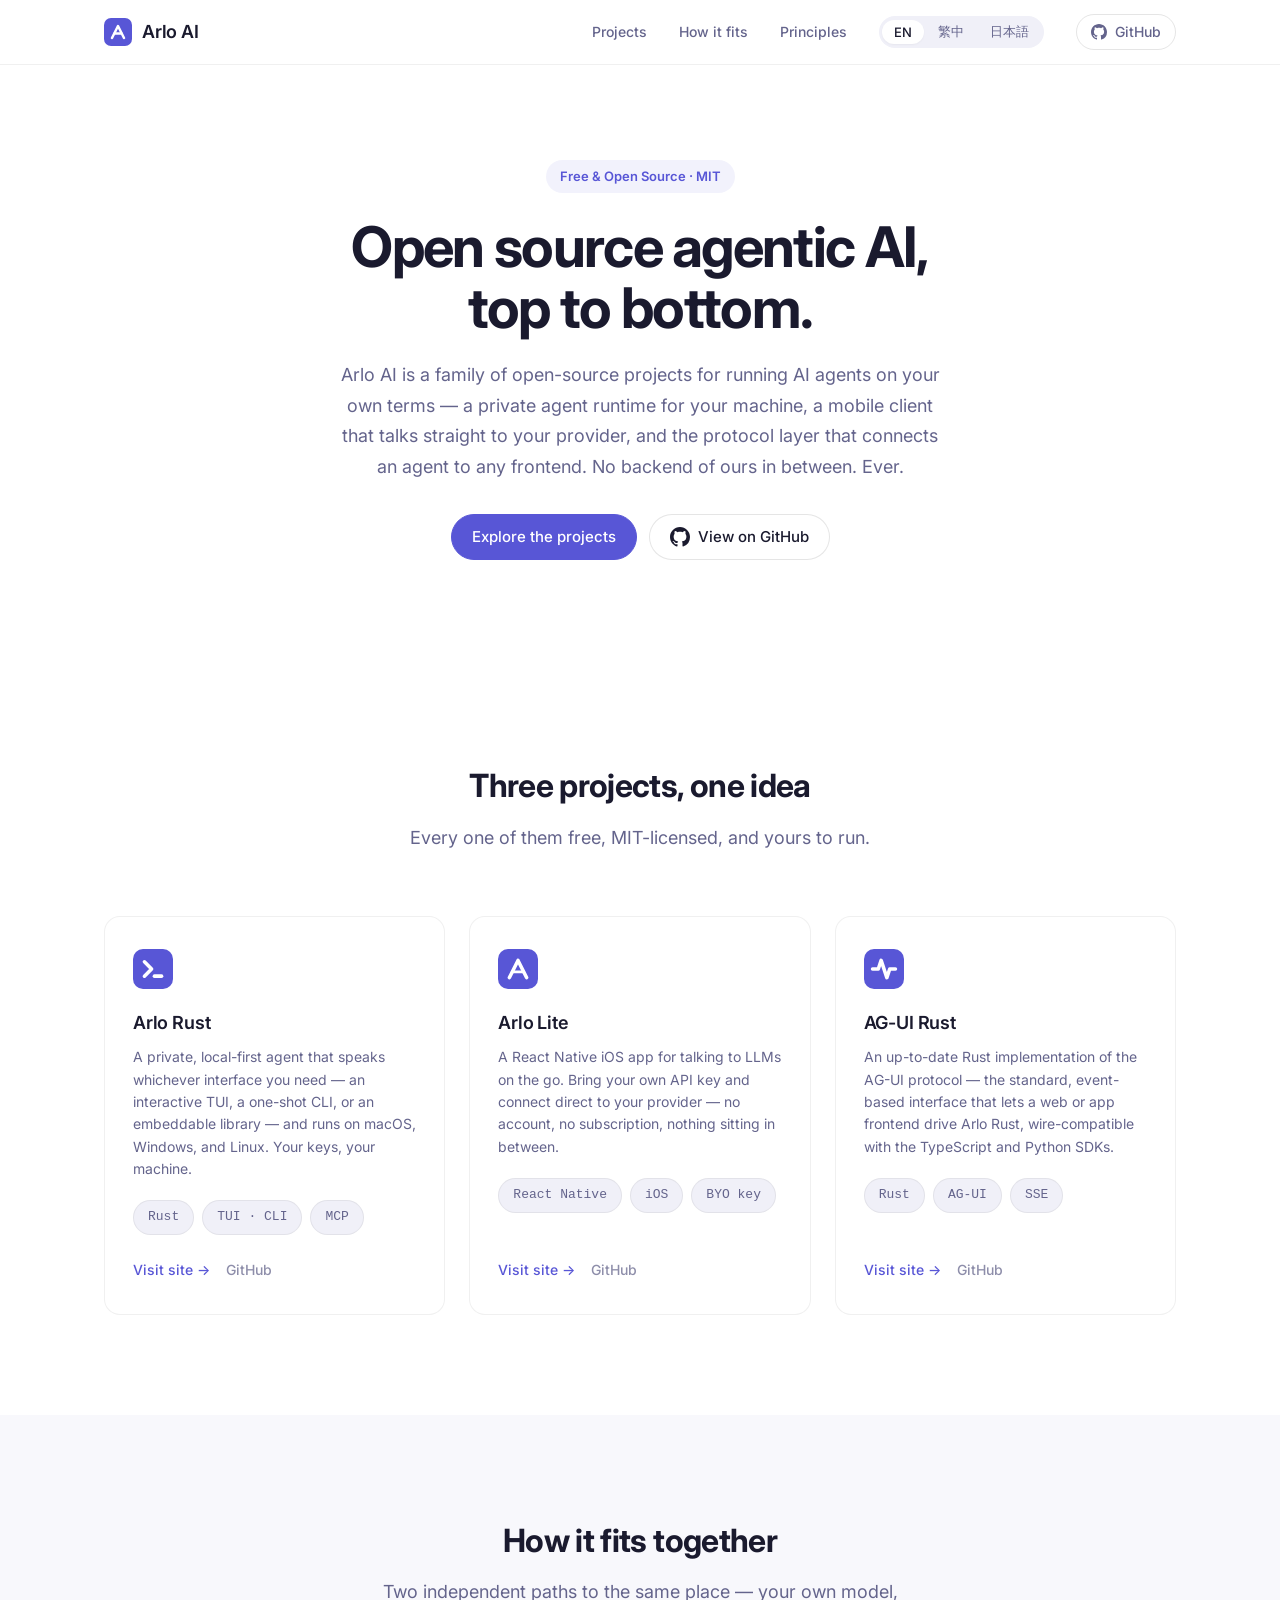
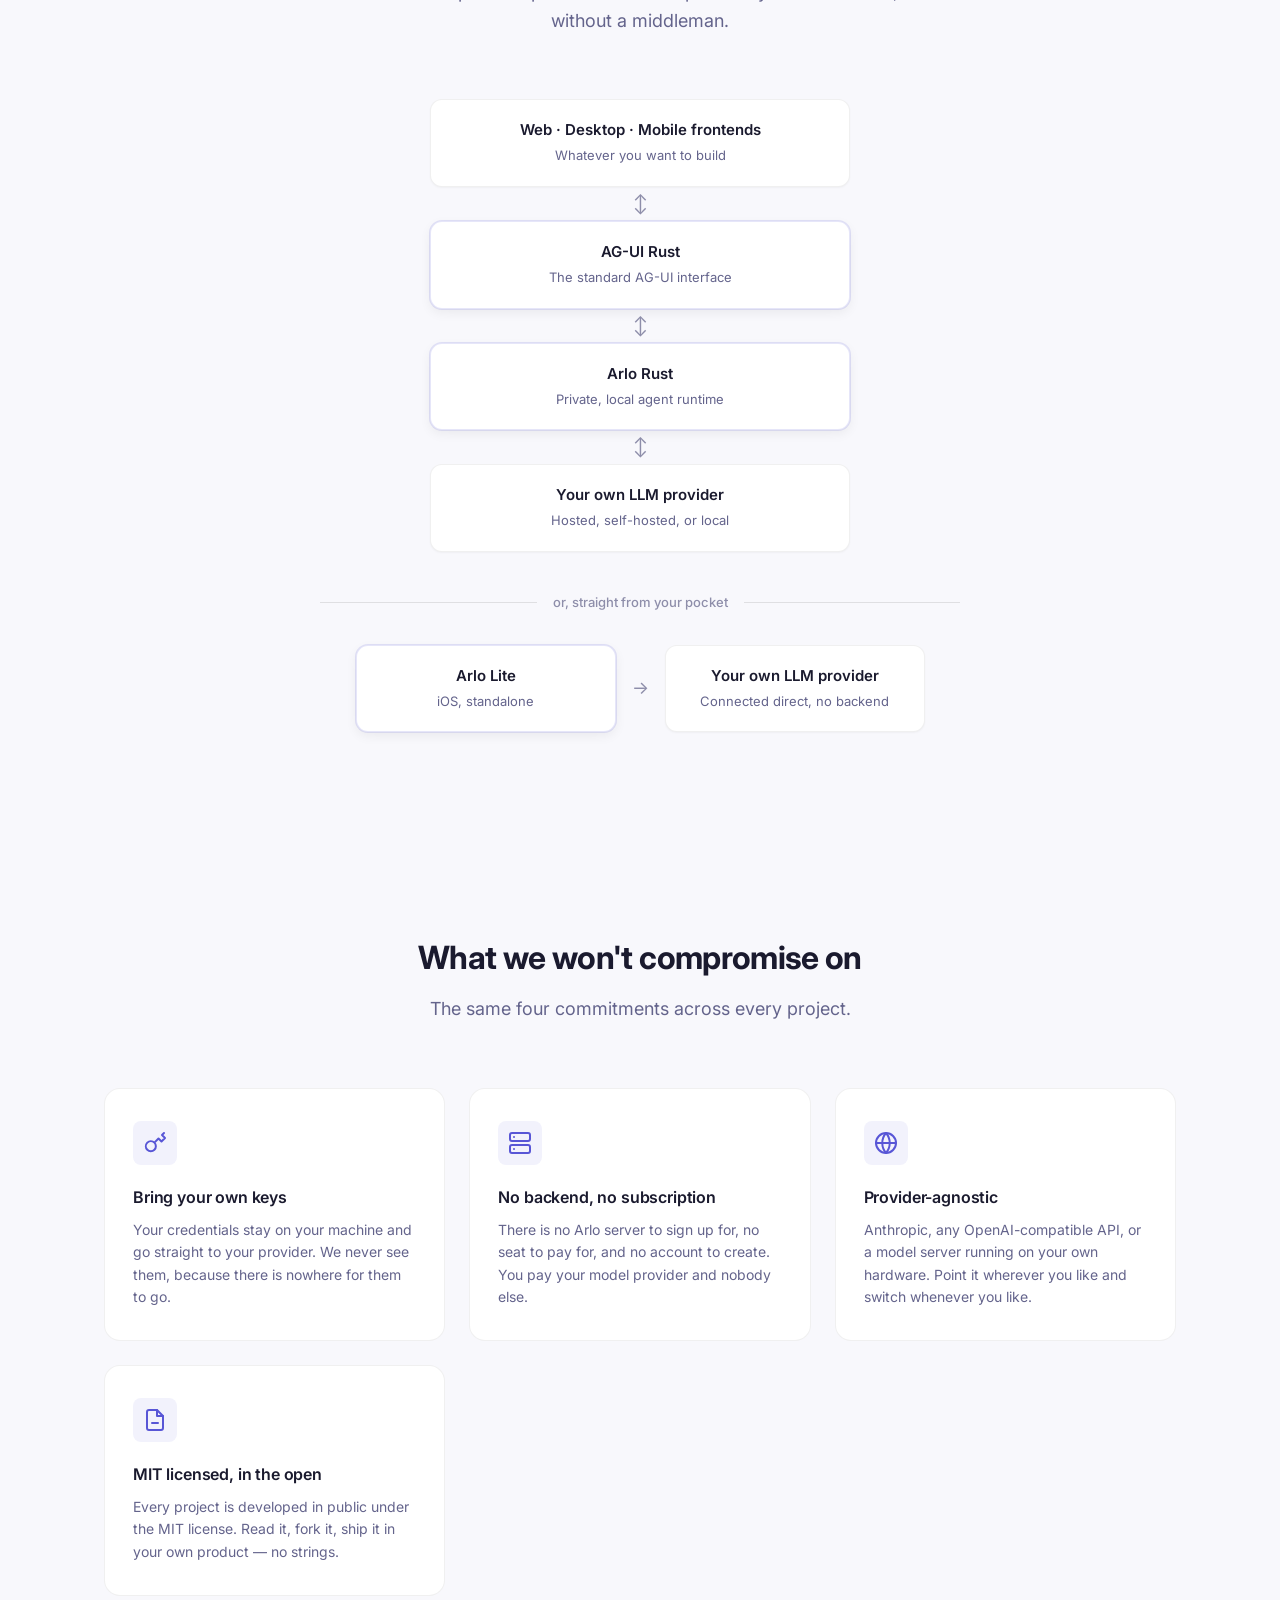
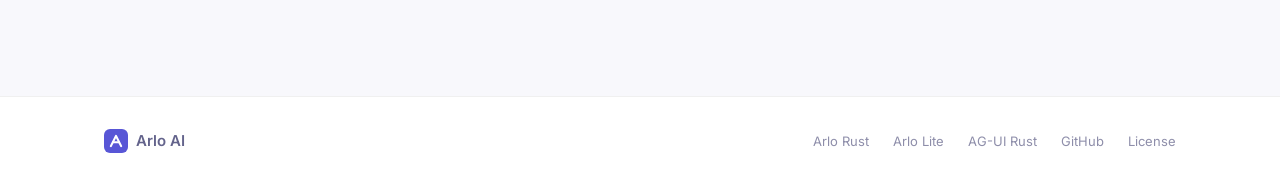
==== index.html @ 39b38a52 "Add Arlo AI landing site Static hub page for arlo-ai.app linking the three Arlo AI open-source proje" ====
<!DOCTYPE html>
<html lang="en">
<head>
  <!-- Google tag (gtag.js) -->
  <script async src="https://www.googletagmanager.com/gtag/js?id=G-V1VKW0GHEB"></script>
  <script>
    window.dataLayer = window.dataLayer || [];
    function gtag(){dataLayer.push(arguments);}
    gtag('js', new Date());
    gtag('config', 'G-V1VKW0GHEB');
  </script>
  <meta charset="UTF-8" />
  <meta name="viewport" content="width=device-width, initial-scale=1.0" />
  <title data-i18n="meta.title">Arlo AI — Open Source Agentic AI, Top to Bottom</title>
  <meta name="description" data-i18n-attr="content:meta.description" content="Arlo AI builds free, open-source agentic AI: a private local agent runtime in Rust, an iOS client that talks straight to your own LLM, and a Rust implementation of the AG-UI protocol." />
  <meta name="theme-color" content="#5856D6" />

  <!-- Open Graph -->
  <meta property="og:title" data-i18n-attr="content:meta.title" content="Arlo AI — Open Source Agentic AI, Top to Bottom" />
  <meta property="og:description" data-i18n-attr="content:meta.description" content="Free and open-source agentic AI: a private local agent runtime, an iOS LLM client, and the AG-UI protocol in Rust." />
  <meta property="og:type" content="website" />
  <meta property="og:url" content="https://arlo-ai.app" />
  <link rel="canonical" href="https://arlo-ai.app" />

  <!-- Favicon -->
  <link rel="icon" type="image/svg+xml" href="assets/favicon.svg" />

  <!-- Fonts -->
  <link rel="preconnect" href="https://fonts.googleapis.com" />
  <link rel="preconnect" href="https://fonts.gstatic.com" crossorigin />
  <link href="https://fonts.googleapis.com/css2?family=Inter:wght@400;500;600;700&display=swap" rel="stylesheet" />

  <link rel="stylesheet" href="styles.css" />
</head>
<body>
  <!-- Navigation -->
  <nav class="nav" aria-label="Main navigation">
    <div class="nav-inner container">
      <a href="/" class="nav-brand" aria-label="Arlo AI home">
        <svg class="nav-logo" width="28" height="28" viewBox="0 0 28 28" fill="none" aria-hidden="true">
          <rect width="28" height="28" rx="7" fill="#5856D6"/>
          <path d="M8 20L14 8L20 20" stroke="white" stroke-width="2.5" stroke-linecap="round" stroke-linejoin="round"/>
          <path d="M10.6 15.4H17.4" stroke="white" stroke-width="2.5" stroke-linecap="round"/>
        </svg>
        <span>Arlo AI</span>
      </a>
      <div class="nav-links">
        <a href="#projects" data-i18n="nav.projects">Projects</a>
        <a href="#stack" data-i18n="nav.stack">How it fits</a>
        <a href="#principles" data-i18n="nav.principles">Principles</a>
        <div class="lang-switch" role="group" data-i18n-attr="aria-label:nav.language">
          <button type="button" data-lang="en" aria-current="true">EN</button>
          <button type="button" data-lang="zh-Hant">繁中</button>
          <button type="button" data-lang="ja">日本語</button>
        </div>
        <a href="https://github.com/kaija" class="btn btn-sm" target="_blank" rel="noopener">
          <svg width="16" height="16" viewBox="0 0 16 16" fill="currentColor" aria-hidden="true"><path d="M8 0C3.58 0 0 3.58 0 8c0 3.54 2.29 6.53 5.47 7.59.4.07.55-.17.55-.38 0-.19-.01-.82-.01-1.49-2.01.37-2.53-.49-2.69-.94-.09-.23-.48-.94-.82-1.13-.28-.15-.68-.52-.01-.53.63-.01 1.08.58 1.23.82.72 1.21 1.87.87 2.33.66.07-.52.28-.87.51-1.07-1.78-.2-3.64-.89-3.64-3.95 0-.87.31-1.59.82-2.15-.08-.2-.36-1.02.08-2.12 0 0 .67-.21 2.2.82.64-.18 1.32-.27 2-.27.68 0 1.36.09 2 .27 1.53-1.04 2.2-.82 2.2-.82.44 1.1.16 1.92.08 2.12.51.56.82 1.27.82 2.15 0 3.07-1.87 3.75-3.65 3.95.29.25.54.73.54 1.48 0 1.07-.01 1.93-.01 2.2 0 .21.15.46.55.38A8.013 8.013 0 0016 8c0-4.42-3.58-8-8-8z"/></svg>
          GitHub
        </a>
      </div>
      <button class="nav-toggle" data-i18n-attr="aria-label:nav.toggle" aria-label="Toggle menu" aria-expanded="false">
        <svg width="24" height="24" viewBox="0 0 24 24" fill="none" stroke="currentColor" stroke-width="2" stroke-linecap="round"><path d="M3 12h18M3 6h18M3 18h18"/></svg>
      </button>
    </div>
  </nav>

  <!-- Hero -->
  <section class="hero">
    <div class="container">
      <div class="hero-badge" data-i18n="hero.badge">Free &amp; Open Source · MIT</div>
      <h1 data-i18n="hero.title">Open source agentic AI,<br/>top to bottom.</h1>
      <p class="hero-subtitle" data-i18n="hero.subtitle">
        Arlo AI is a family of open-source projects for running AI agents on your own terms — a private agent runtime for your machine, a mobile client that talks straight to your provider, and the protocol layer that connects an agent to any frontend. No backend of ours in between. Ever.
      </p>
      <div class="hero-actions">
        <a href="#projects" class="btn btn-primary" data-i18n="hero.ctaPrimary">Explore the projects</a>
        <a href="https://github.com/kaija" class="btn btn-secondary" target="_blank" rel="noopener">
          <svg width="20" height="20" viewBox="0 0 16 16" fill="currentColor" aria-hidden="true"><path d="M8 0C3.58 0 0 3.58 0 8c0 3.54 2.29 6.53 5.47 7.59.4.07.55-.17.55-.38 0-.19-.01-.82-.01-1.49-2.01.37-2.53-.49-2.69-.94-.09-.23-.48-.94-.82-1.13-.28-.15-.68-.52-.01-.53.63-.01 1.08.58 1.23.82.72 1.21 1.87.87 2.33.66.07-.52.28-.87.51-1.07-1.78-.2-3.64-.89-3.64-3.95 0-.87.31-1.59.82-2.15-.08-.2-.36-1.02.08-2.12 0 0 .67-.21 2.2.82.64-.18 1.32-.27 2-.27.68 0 1.36.09 2 .27 1.53-1.04 2.2-.82 2.2-.82.44 1.1.16 1.92.08 2.12.51.56.82 1.27.82 2.15 0 3.07-1.87 3.75-3.65 3.95.29.25.54.73.54 1.48 0 1.07-.01 1.93-.01 2.2 0 .21.15.46.55.38A8.013 8.013 0 0016 8c0-4.42-3.58-8-8-8z"/></svg>
          <span data-i18n="hero.ctaSecondary">View on GitHub</span>
        </a>
      </div>
    </div>
  </section>

  <!-- Projects -->
  <section id="projects" class="projects">
    <div class="container">
      <div class="section-header">
        <h2 data-i18n="projects.heading">Three projects, one idea</h2>
        <p data-i18n="projects.sub">Every one of them free, MIT-licensed, and yours to run.</p>
      </div>
      <div class="projects-grid">

        <div class="project-card">
          <svg class="project-logo" width="40" height="40" viewBox="0 0 28 28" fill="none" aria-hidden="true">
            <rect width="28" height="28" rx="7" fill="#5856D6"/>
            <path d="M8 9L13 14L8 19" stroke="white" stroke-width="2.5" stroke-linecap="round" stroke-linejoin="round"/>
            <path d="M15 19H20" stroke="white" stroke-width="2.5" stroke-linecap="round"/>
          </svg>
          <h3>Arlo Rust</h3>
          <p data-i18n="projects.rust.body">A private, local-first agent that speaks whichever interface you need — an interactive TUI, a one-shot CLI, or an embeddable library — and runs on macOS, Windows, and Linux. Your keys, your machine.</p>
          <div class="project-pills">
            <span class="pill">Rust</span>
            <span class="pill">TUI · CLI</span>
            <span class="pill">MCP</span>
          </div>
          <div class="project-links">
            <a href="https://rust.arlo-ai.app" data-i18n="projects.visit">Visit site →</a>
            <a href="https://github.com/kaija/arlo" class="link-muted" target="_blank" rel="noopener">GitHub</a>
          </div>
        </div>

        <div class="project-card">
          <svg class="project-logo" width="40" height="40" viewBox="0 0 28 28" fill="none" aria-hidden="true">
            <rect width="28" height="28" rx="7" fill="#5856D6"/>
            <path d="M8 20L14 8L20 20" stroke="white" stroke-width="2.5" stroke-linecap="round" stroke-linejoin="round"/>
            <path d="M10 16H18" stroke="white" stroke-width="2" stroke-linecap="round"/>
          </svg>
          <h3>Arlo Lite</h3>
          <p data-i18n="projects.lite.body">A React Native iOS app for talking to LLMs on the go. Bring your own API key and connect direct to your provider — no account, no subscription, nothing sitting in between.</p>
          <div class="project-pills">
            <span class="pill">React Native</span>
            <span class="pill">iOS</span>
            <span class="pill" data-i18n="pills.byok">BYO key</span>
          </div>
          <div class="project-links">
            <a href="https://lite.arlo-ai.app" data-i18n="projects.visit">Visit site →</a>
            <a href="https://github.com/kaija/arlo-lite-ios" class="link-muted" target="_blank" rel="noopener">GitHub</a>
          </div>
        </div>

        <div class="project-card">
          <svg class="project-logo" width="40" height="40" viewBox="0 0 28 28" fill="none" aria-hidden="true">
            <rect width="28" height="28" rx="7" fill="#5856D6"/>
            <path d="M6 14h4l2-6 4 12 2-6h4" stroke="white" stroke-width="2.5" stroke-linecap="round" stroke-linejoin="round"/>
          </svg>
          <h3>AG-UI Rust</h3>
          <p data-i18n="projects.agui.body">An up-to-date Rust implementation of the AG-UI protocol — the standard, event-based interface that lets a web or app frontend drive Arlo Rust, wire-compatible with the TypeScript and Python SDKs.</p>
          <div class="project-pills">
            <span class="pill">Rust</span>
            <span class="pill">AG-UI</span>
            <span class="pill">SSE</span>
          </div>
          <div class="project-links">
            <a href="https://ag-ui-rust.arlo-ai.app" data-i18n="projects.visit">Visit site →</a>
            <a href="https://github.com/kaija/ag-ui-rust" class="link-muted" target="_blank" rel="noopener">GitHub</a>
          </div>
        </div>

      </div>
    </div>
  </section>

  <!-- How it fits together -->
  <section id="stack" class="stack">
    <div class="container">
      <div class="section-header">
        <h2 data-i18n="stack.heading">How it fits together</h2>
        <p data-i18n="stack.sub">Two independent paths to the same place — your own model, without a middleman.</p>
      </div>
      <div class="stack-diagram">
        <div class="stack-flow">
          <div class="stack-node">
            <strong data-i18n="stack.frontends.title">Web · Desktop · Mobile frontends</strong>
            <span data-i18n="stack.frontends.body">Whatever you want to build</span>
          </div>
          <div class="stack-arrow" aria-hidden="true">↕</div>
          <div class="stack-node stack-node-accent">
            <strong>AG-UI Rust</strong>
            <span data-i18n="stack.agui.body">The standard AG-UI interface</span>
          </div>
          <div class="stack-arrow" aria-hidden="true">↕</div>
          <div class="stack-node stack-node-accent">
            <strong>Arlo Rust</strong>
            <span data-i18n="stack.rust.body">Private, local agent runtime</span>
          </div>
          <div class="stack-arrow" aria-hidden="true">↕</div>
          <div class="stack-node">
            <strong data-i18n="stack.provider.title">Your own LLM provider</strong>
            <span data-i18n="stack.provider.body">Hosted, self-hosted, or local</span>
          </div>
        </div>

        <div class="stack-divider" data-i18n="stack.or">or, straight from your pocket</div>

        <div class="stack-aside">
          <div class="stack-node stack-node-accent">
            <strong>Arlo Lite</strong>
            <span data-i18n="stack.lite.body">iOS, standalone</span>
          </div>
          <div class="stack-arrow" aria-hidden="true">→</div>
          <div class="stack-node">
            <strong data-i18n="stack.provider.title">Your own LLM provider</strong>
            <span data-i18n="stack.lite.direct">Connected direct, no backend</span>
          </div>
        </div>
      </div>
    </div>
  </section>

  <!-- Principles -->
  <section id="principles" class="features">
    <div class="container">
      <div class="section-header">
        <h2 data-i18n="principles.heading">What we won't compromise on</h2>
        <p data-i18n="principles.sub">The same four commitments across every project.</p>
      </div>
      <div class="features-grid">
        <div class="feature-card">
          <div class="feature-icon">
            <svg width="24" height="24" viewBox="0 0 24 24" fill="none" stroke="currentColor" stroke-width="2" stroke-linecap="round" stroke-linejoin="round"><path d="M21 2l-2 2m-7.6 7.6a5 5 0 11-7.1 7.1 5 5 0 017.1-7.1zm0 0L15.5 7.5m0 0l3 3L22 7l-3-3"/></svg>
          </div>
          <h3 data-i18n="principles.keys.title">Bring your own keys</h3>
          <p data-i18n="principles.keys.body">Your credentials stay on your machine and go straight to your provider. We never see them, because there is nowhere for them to go.</p>
        </div>
        <div class="feature-card">
          <div class="feature-icon">
            <svg width="24" height="24" viewBox="0 0 24 24" fill="none" stroke="currentColor" stroke-width="2" stroke-linecap="round" stroke-linejoin="round"><rect x="2" y="2" width="20" height="8" rx="2"/><rect x="2" y="14" width="20" height="8" rx="2"/><path d="M6 6h.01M6 18h.01"/></svg>
          </div>
          <h3 data-i18n="principles.backend.title">No backend, no subscription</h3>
          <p data-i18n="principles.backend.body">There is no Arlo server to sign up for, no seat to pay for, and no account to create. You pay your model provider and nobody else.</p>
        </div>
        <div class="feature-card">
          <div class="feature-icon">
            <svg width="24" height="24" viewBox="0 0 24 24" fill="none" stroke="currentColor" stroke-width="2" stroke-linecap="round" stroke-linejoin="round"><circle cx="12" cy="12" r="10"/><path d="M2 12h20M12 2a15.3 15.3 0 010 20 15.3 15.3 0 010-20z"/></svg>
          </div>
          <h3 data-i18n="principles.agnostic.title">Provider-agnostic</h3>
          <p data-i18n="principles.agnostic.body">Anthropic, any OpenAI-compatible API, or a model server running on your own hardware. Point it wherever you like and switch whenever you like.</p>
        </div>
        <div class="feature-card">
          <div class="feature-icon">
            <svg width="24" height="24" viewBox="0 0 24 24" fill="none" stroke="currentColor" stroke-width="2" stroke-linecap="round" stroke-linejoin="round"><path d="M14 2H6a2 2 0 00-2 2v16a2 2 0 002 2h12a2 2 0 002-2V8z"/><polyline points="14 2 14 8 20 8"/><path d="M9 15h6"/></svg>
          </div>
          <h3 data-i18n="principles.mit.title">MIT licensed, in the open</h3>
          <p data-i18n="principles.mit.body">Every project is developed in public under the MIT license. Read it, fork it, ship it in your own product — no strings.</p>
        </div>
      </div>
    </div>
  </section>

  <!-- Footer -->
  <footer class="footer">
    <div class="container">
      <div class="footer-inner">
        <div class="footer-brand">
          <svg class="nav-logo" width="24" height="24" viewBox="0 0 28 28" fill="none" aria-hidden="true">
            <rect width="28" height="28" rx="7" fill="#5856D6"/>
            <path d="M8 20L14 8L20 20" stroke="white" stroke-width="2.5" stroke-linecap="round" stroke-linejoin="round"/>
            <path d="M10.6 15.4H17.4" stroke="white" stroke-width="2.5" stroke-linecap="round"/>
          </svg>
          <span>Arlo AI</span>
        </div>
        <div class="footer-links">
          <a href="https://rust.arlo-ai.app">Arlo Rust</a>
          <a href="https://lite.arlo-ai.app">Arlo Lite</a>
          <a href="https://ag-ui-rust.arlo-ai.app">AG-UI Rust</a>
          <a href="https://github.com/kaija" target="_blank" rel="noopener">GitHub</a>
          <a href="https://github.com/kaija/arlo/blob/main/LICENSE" target="_blank" rel="noopener" data-i18n="footer.license">License</a>
        </div>
      </div>
    </div>
  </footer>

  <script src="i18n.js"></script>
  <script src="main.js"></script>
</body>
</html>
---- styles.css ----
/* ===== Reset & Base ===== */
*,
*::before,
*::after {
  margin: 0;
  padding: 0;
  box-sizing: border-box;
}

:root {
  --color-accent: #5856D6;
  --color-accent-hover: #4745B5;
  --color-accent-light: rgba(88, 86, 214, 0.08);
  --color-accent-glow: rgba(88, 86, 214, 0.15);

  --color-text-primary: #1a1a2e;
  --color-text-secondary: #64648c;
  --color-text-tertiary: #8e8eaa;

  --color-bg: #ffffff;
  --color-bg-secondary: #f8f8fc;
  --color-bg-tertiary: #f0f0f8;
  --color-border: rgba(0, 0, 0, 0.06);
  --color-border-strong: rgba(0, 0, 0, 0.1);

  --font-sans: 'Inter', -apple-system, BlinkMacSystemFont, 'Segoe UI', Roboto, sans-serif;
  --font-mono: 'SF Mono', 'Fira Code', 'JetBrains Mono', monospace;

  --radius-sm: 8px;
  --radius-md: 12px;
  --radius-lg: 16px;
  --radius-xl: 24px;
  --radius-pill: 999px;

  --shadow-sm: 0 1px 2px rgba(0, 0, 0, 0.04);
  --shadow-md: 0 4px 12px rgba(0, 0, 0, 0.06);
  --shadow-lg: 0 8px 32px rgba(0, 0, 0, 0.08);
  --shadow-xl: 0 16px 48px rgba(0, 0, 0, 0.1);

  --transition-fast: 150ms ease;
  --transition-base: 250ms ease;
}

html {
  scroll-behavior: smooth;
  -webkit-font-smoothing: antialiased;
  -moz-osx-font-smoothing: grayscale;
}

body {
  font-family: var(--font-sans);
  font-size: 16px;
  line-height: 1.6;
  color: var(--color-text-primary);
  background: var(--color-bg);
  overflow-x: hidden;
}

a {
  color: inherit;
  text-decoration: none;
}

img {
  max-width: 100%;
  display: block;
}

/* ===== Layout ===== */
.container {
  max-width: 1120px;
  margin: 0 auto;
  padding: 0 24px;
}

.section-header {
  text-align: center;
  max-width: 560px;
  margin: 0 auto 64px;
}

.section-header h2 {
  font-size: 2rem;
  font-weight: 700;
  letter-spacing: -0.02em;
  margin-bottom: 12px;
}

.section-header p {
  font-size: 1.125rem;
  color: var(--color-text-secondary);
}

/* ===== Navigation ===== */
.nav {
  position: fixed;
  top: 0;
  left: 0;
  right: 0;
  z-index: 100;
  background: rgba(255, 255, 255, 0.82);
  backdrop-filter: saturate(180%) blur(20px);
  -webkit-backdrop-filter: saturate(180%) blur(20px);
  border-bottom: 1px solid var(--color-border);
}

.nav-inner {
  display: flex;
  align-items: center;
  justify-content: space-between;
  height: 64px;
}

.nav-brand {
  display: flex;
  align-items: center;
  gap: 10px;
  font-weight: 600;
  font-size: 1.125rem;
  letter-spacing: -0.01em;
}

.nav-links {
  display: flex;
  align-items: center;
  gap: 32px;
}

.nav-links a {
  font-size: 0.875rem;
  font-weight: 500;
  color: var(--color-text-secondary);
  transition: color var(--transition-fast);
}

.nav-links a:hover {
  color: var(--color-text-primary);
}

.nav-toggle {
  display: none;
  background: none;
  border: none;
  cursor: pointer;
  padding: 8px;
  color: var(--color-text-primary);
}

/* ===== Buttons ===== */
.btn {
  display: inline-flex;
  align-items: center;
  gap: 8px;
  font-size: 0.9375rem;
  font-weight: 500;
  padding: 10px 20px;
  border-radius: var(--radius-pill);
  border: 1px solid transparent;
  cursor: pointer;
  transition: all var(--transition-fast);
  text-decoration: none;
}

.btn-sm {
  padding: 6px 14px;
  font-size: 0.8125rem;
  border: 1px solid var(--color-border-strong);
  border-radius: var(--radius-pill);
}

.btn-sm:hover {
  background: var(--color-bg-tertiary);
  border-color: var(--color-border-strong);
}

.btn-primary {
  background: var(--color-accent);
  color: #fff;
  border-color: var(--color-accent);
}

.btn-primary:hover {
  background: var(--color-accent-hover);
  border-color: var(--color-accent-hover);
  box-shadow: 0 4px 16px rgba(88, 86, 214, 0.3);
}

.btn-secondary {
  background: var(--color-bg);
  color: var(--color-text-primary);
  border: 1px solid var(--color-border-strong);
}

.btn-secondary:hover {
  background: var(--color-bg-tertiary);
}

/* ===== Hero ===== */
.hero {
  padding: 160px 0 100px;
  overflow: hidden;
}

/* ponytail: the hub hero is centered and copy-only — the project sites put a
   device/terminal mockup in a second column, which the hub has nothing to fill. */
.hero .container {
  text-align: center;
}

.hero-badge {
  display: inline-block;
  padding: 6px 14px;
  background: var(--color-accent-light);
  color: var(--color-accent);
  font-size: 0.8125rem;
  font-weight: 600;
  border-radius: var(--radius-pill);
  margin-bottom: 24px;
}

.hero h1 {
  font-size: 3.5rem;
  font-weight: 700;
  line-height: 1.1;
  letter-spacing: -0.03em;
  margin-bottom: 20px;
}

.hero-subtitle {
  font-size: 1.125rem;
  color: var(--color-text-secondary);
  line-height: 1.7;
  max-width: 620px;
  margin: 0 auto 32px;
}

.hero-actions {
  display: flex;
  gap: 12px;
  flex-wrap: wrap;
  justify-content: center;
}

/* ===== Features ===== */
.features {
  padding: 100px 0;
  background: var(--color-bg-secondary);
}

.features-grid {
  display: grid;
  grid-template-columns: repeat(3, 1fr);
  gap: 24px;
}

.feature-card {
  background: var(--color-bg);
  border: 1px solid var(--color-border);
  border-radius: var(--radius-lg);
  padding: 32px 28px;
  transition: all var(--transition-base);
}

.feature-card:hover {
  border-color: var(--color-accent-glow);
  box-shadow: var(--shadow-md), 0 0 0 1px var(--color-accent-glow);
  transform: translateY(-2px);
}

.feature-icon {
  width: 44px;
  height: 44px;
  display: flex;
  align-items: center;
  justify-content: center;
  background: var(--color-accent-light);
  color: var(--color-accent);
  border-radius: var(--radius-sm);
  margin-bottom: 20px;
}

.feature-card h3 {
  font-size: 1rem;
  font-weight: 600;
  margin-bottom: 8px;
  letter-spacing: -0.01em;
}

.feature-card p {
  font-size: 0.875rem;
  color: var(--color-text-secondary);
  line-height: 1.6;
}

.pill {
  padding: 6px 14px;
  background: var(--color-bg-tertiary);
  color: var(--color-text-secondary);
  font-size: 0.8125rem;
  font-weight: 500;
  font-family: var(--font-mono);
  border-radius: var(--radius-pill);
  border: 1px solid var(--color-border);
}

/* ===== Projects ===== */
.projects {
  padding: 100px 0;
}

.projects-grid {
  display: grid;
  grid-template-columns: repeat(3, 1fr);
  gap: 24px;
}

.project-card {
  display: flex;
  flex-direction: column;
  background: var(--color-bg);
  border: 1px solid var(--color-border);
  border-radius: var(--radius-lg);
  padding: 32px 28px;
  transition: all var(--transition-base);
}

.project-card:hover {
  border-color: var(--color-accent-glow);
  box-shadow: var(--shadow-md), 0 0 0 1px var(--color-accent-glow);
  transform: translateY(-2px);
}

.project-logo {
  margin-bottom: 20px;
}

.project-card h3 {
  font-size: 1.125rem;
  font-weight: 600;
  letter-spacing: -0.01em;
  margin-bottom: 8px;
}

.project-card p {
  font-size: 0.875rem;
  color: var(--color-text-secondary);
  line-height: 1.6;
  margin-bottom: 20px;
}

.project-pills {
  display: flex;
  flex-wrap: wrap;
  gap: 8px;
  margin-bottom: 24px;
}

.project-links {
  display: flex;
  gap: 16px;
  margin-top: auto;
  font-size: 0.875rem;
  font-weight: 500;
}

.project-links a {
  display: inline-flex;
  align-items: center;
  gap: 6px;
  color: var(--color-accent);
  transition: opacity var(--transition-fast);
}

.project-links a:hover {
  opacity: 0.7;
}

.project-links .link-muted {
  color: var(--color-text-tertiary);
}

/* ===== Stack diagram ===== */
.stack {
  padding: 100px 0;
  background: var(--color-bg-secondary);
}

.stack-diagram {
  max-width: 640px;
  margin: 0 auto;
}

.stack-flow {
  display: flex;
  flex-direction: column;
  align-items: center;
  gap: 8px;
}

.stack-node {
  width: 100%;
  max-width: 420px;
  text-align: center;
  padding: 18px 24px;
  background: var(--color-bg);
  border: 1px solid var(--color-border);
  border-radius: var(--radius-md);
  box-shadow: var(--shadow-sm);
}

.stack-node strong {
  display: block;
  font-size: 0.9375rem;
  font-weight: 600;
}

.stack-node span {
  font-size: 0.8125rem;
  color: var(--color-text-secondary);
}

.stack-node-accent {
  border-color: var(--color-accent-glow);
  box-shadow: var(--shadow-md), 0 0 0 1px var(--color-accent-glow);
}

.stack-arrow {
  color: var(--color-text-tertiary);
  font-size: 1.125rem;
  line-height: 1;
}

.stack-divider {
  display: flex;
  align-items: center;
  gap: 16px;
  margin: 40px 0 32px;
  color: var(--color-text-tertiary);
  font-size: 0.8125rem;
  font-weight: 500;
}

.stack-divider::before,
.stack-divider::after {
  content: '';
  flex: 1;
  height: 1px;
  background: var(--color-border-strong);
}

.stack-aside {
  display: flex;
  align-items: center;
  justify-content: center;
  gap: 16px;
  flex-wrap: wrap;
}

.stack-aside .stack-node {
  max-width: 260px;
}

/* ===== Language switcher ===== */
.lang-switch {
  display: flex;
  align-items: center;
  gap: 2px;
  padding: 3px;
  background: var(--color-bg-tertiary);
  border-radius: var(--radius-pill);
}

.lang-switch button {
  padding: 4px 12px;
  font-family: inherit;
  font-size: 0.8125rem;
  font-weight: 500;
  color: var(--color-text-secondary);
  background: none;
  border: none;
  border-radius: var(--radius-pill);
  cursor: pointer;
  transition: all var(--transition-fast);
}

.lang-switch button:hover {
  color: var(--color-text-primary);
}

.lang-switch button[aria-current='true'] {
  background: var(--color-bg);
  color: var(--color-text-primary);
  box-shadow: var(--shadow-sm);
}

/* ===== Footer ===== */
.footer {
  padding: 32px 0;
  border-top: 1px solid var(--color-border);
}

.footer-inner {
  display: flex;
  align-items: center;
  justify-content: space-between;
}

.footer-brand {
  display: flex;
  align-items: center;
  gap: 8px;
  font-weight: 600;
  font-size: 0.9375rem;
  color: var(--color-text-secondary);
}

.footer-links {
  display: flex;
  gap: 24px;
}

.footer-links a {
  font-size: 0.8125rem;
  color: var(--color-text-tertiary);
  transition: color var(--transition-fast);
}

.footer-links a:hover {
  color: var(--color-text-primary);
}

/* ===== Responsive ===== */
@media (max-width: 900px) {
  .features-grid {
    grid-template-columns: repeat(2, 1fr);
  }

  .projects-grid {
    grid-template-columns: 1fr;
  }
}

@media (max-width: 640px) {
  .nav-links {
    display: none;
    position: absolute;
    top: 64px;
    left: 0;
    right: 0;
    background: rgba(255, 255, 255, 0.96);
    backdrop-filter: blur(12px);
    -webkit-backdrop-filter: blur(12px);
    flex-direction: column;
    padding: 24px;
    gap: 16px;
    border-bottom: 1px solid var(--color-border);
  }

  .nav-links.open {
    display: flex;
  }

  .lang-switch {
    align-self: center;
  }

  .nav-toggle {
    display: block;
  }

  .hero {
    padding: 120px 0 60px;
  }

  .hero h1 {
    font-size: 2.5rem;
  }

  .features-grid {
    grid-template-columns: 1fr;
  }

  .section-header h2 {
    font-size: 1.75rem;
  }

  .stack-aside {
    flex-direction: column;
  }

  .stack-aside .stack-node {
    max-width: 100%;
  }

  .footer-inner {
    flex-direction: column;
    gap: 16px;
    text-align: center;
  }
}
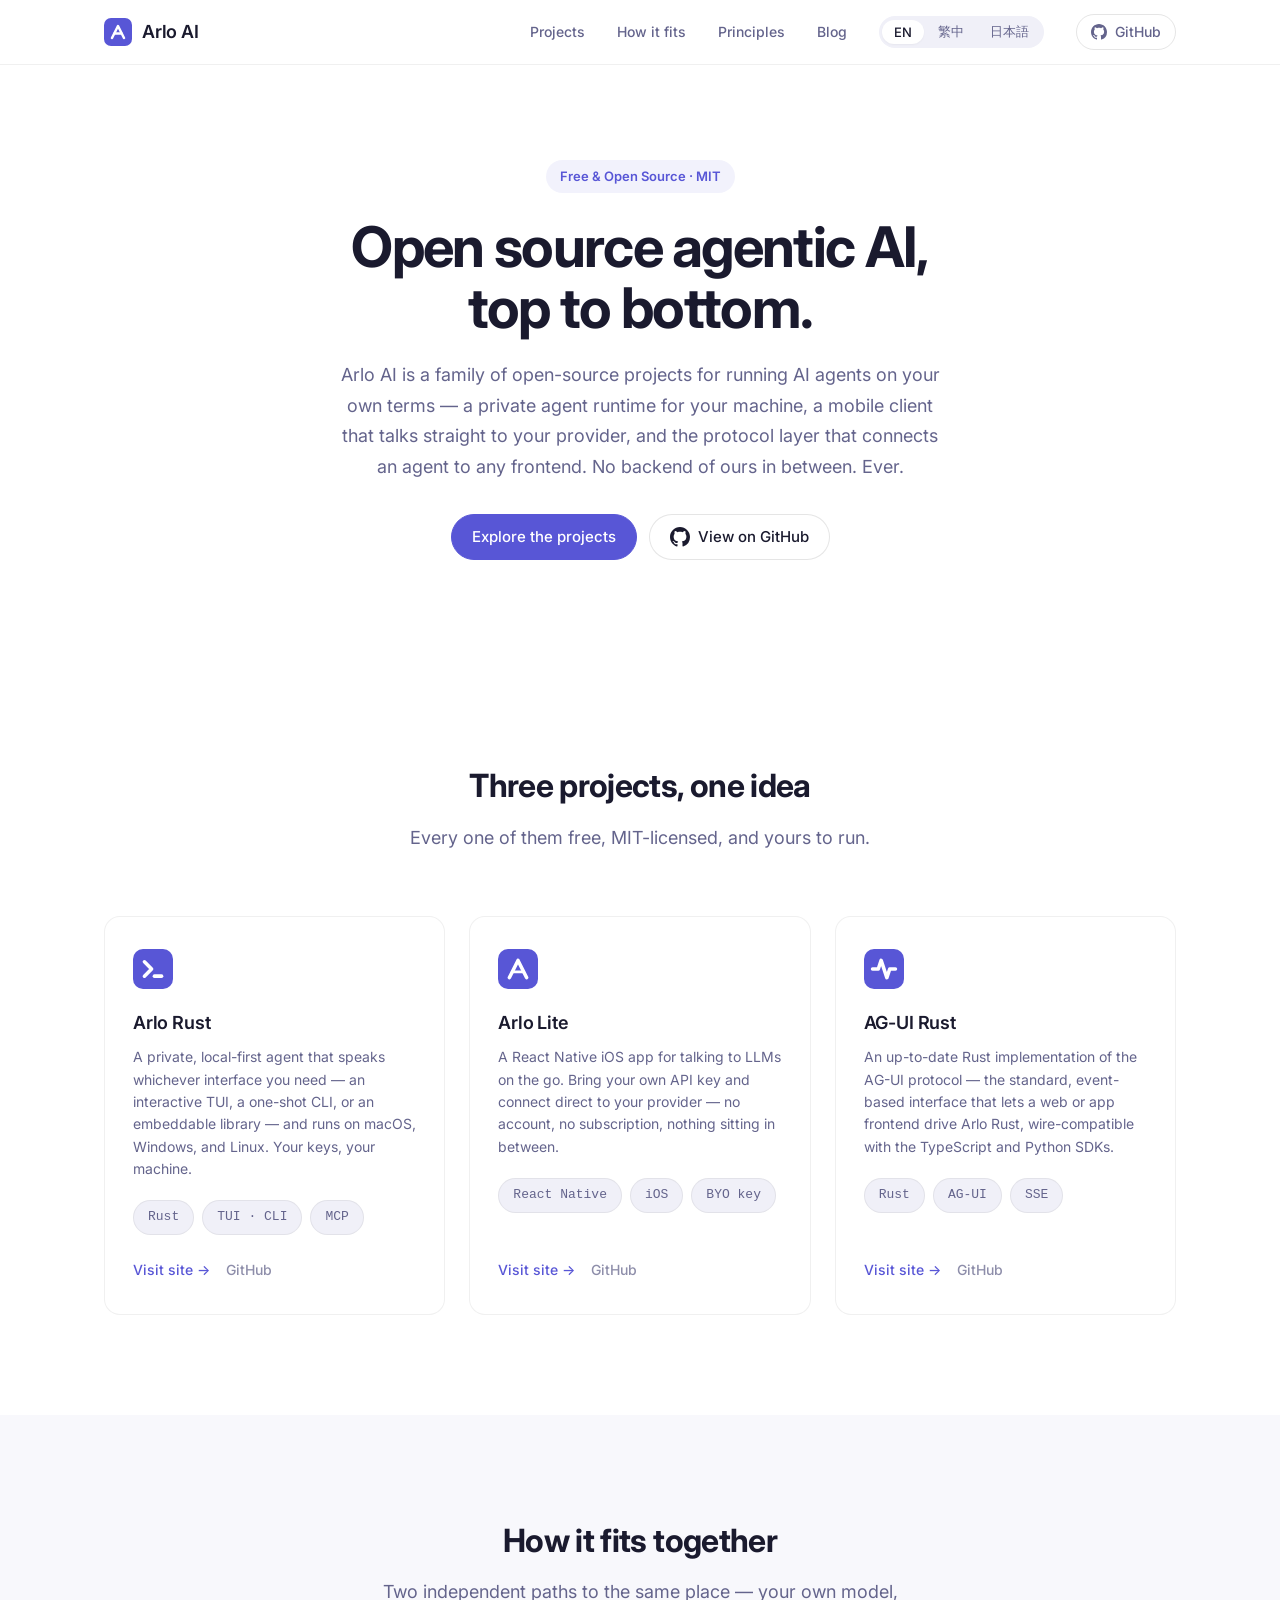
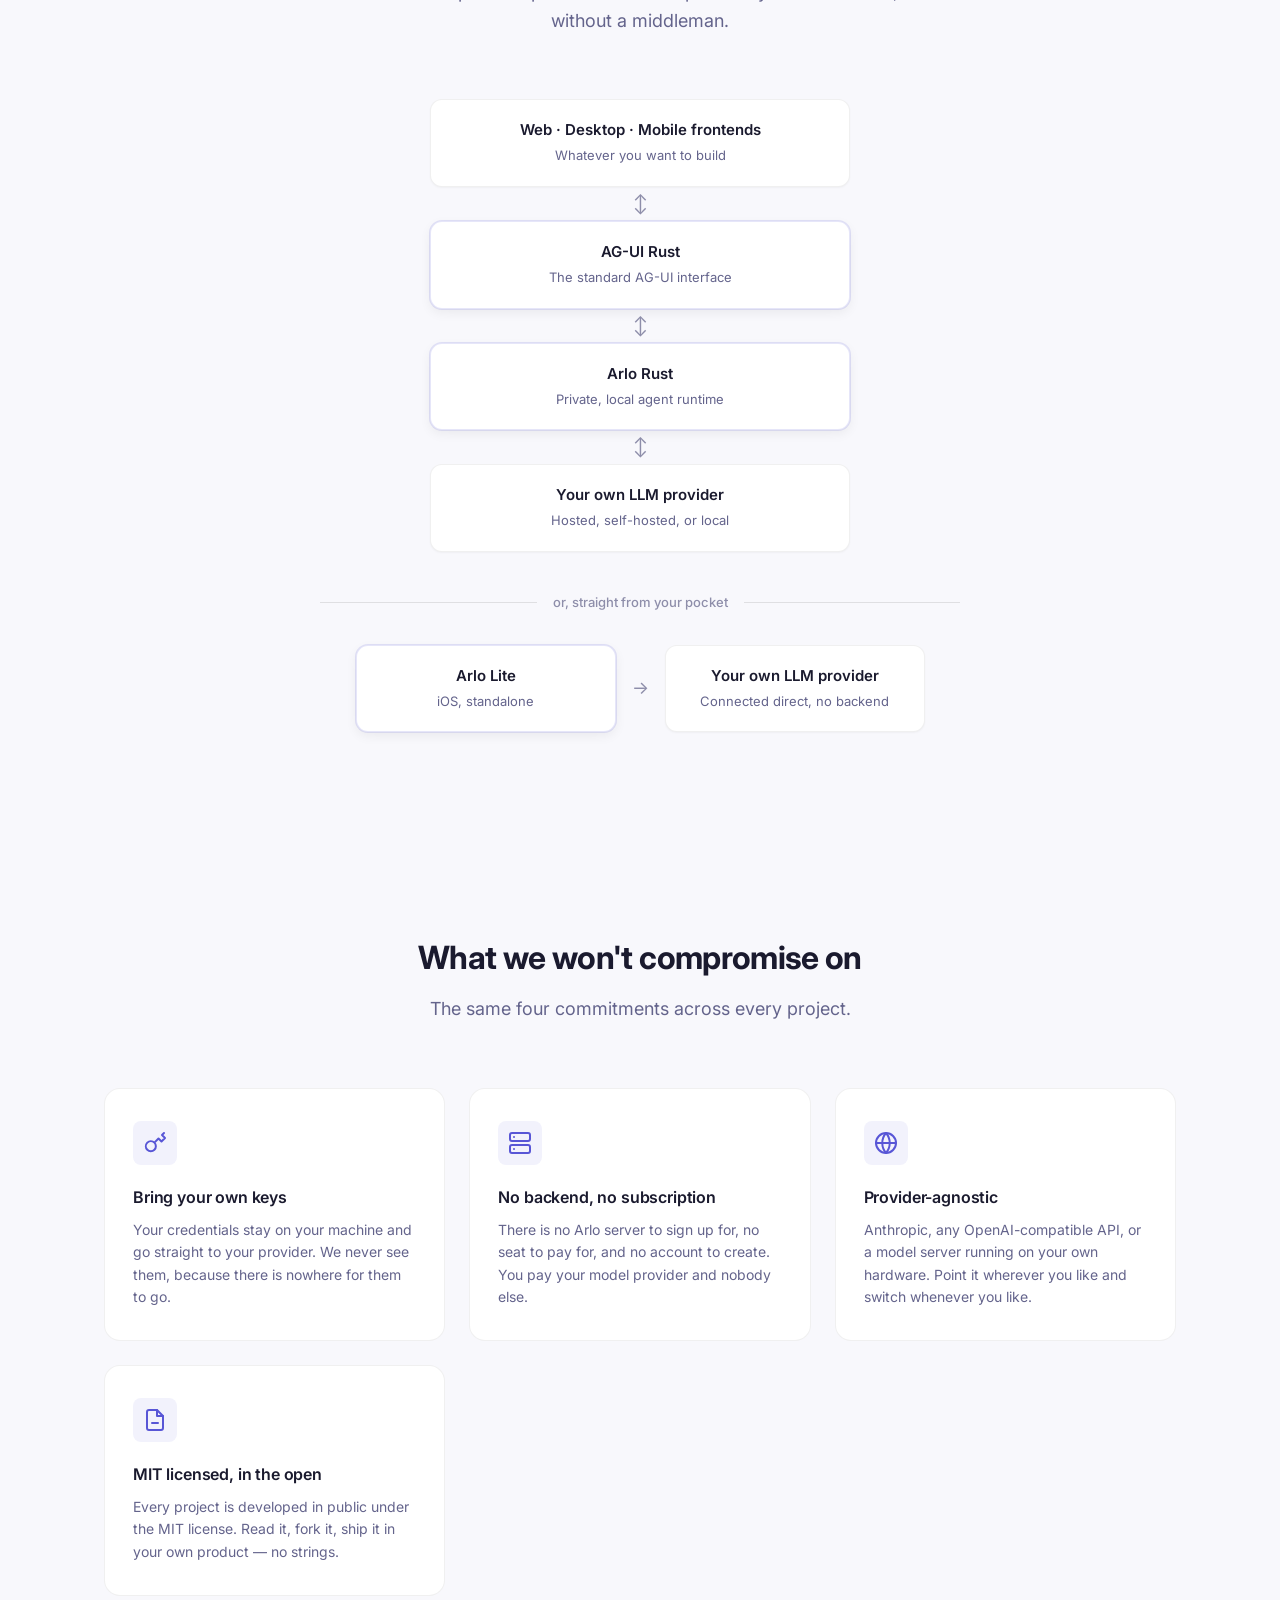
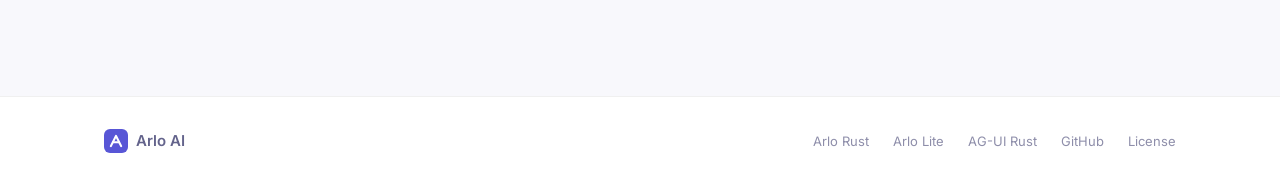
==== commit 7d958bcc: "Add blog with a system design post in English, zh-Hant, and ja - blog/index.html lists posts and loc" ====
--- a/index.html
+++ b/index.html
@@ -48,6 +48,7 @@
         <a href="#projects" data-i18n="nav.projects">Projects</a>
         <a href="#stack" data-i18n="nav.stack">How it fits</a>
         <a href="#principles" data-i18n="nav.principles">Principles</a>
+        <a href="blog/" data-i18n="nav.blog">Blog</a>
         <div class="lang-switch" role="group" data-i18n-attr="aria-label:nav.language">
           <button type="button" data-lang="en" aria-current="true">EN</button>
           <button type="button" data-lang="zh-Hant">繁中</button>
--- a/styles.css
+++ b/styles.css
@@ -470,11 +470,15 @@
   border-radius: var(--radius-pill);
 }
 
-.lang-switch button {
+/* Buttons on the hub and blog index (i18n.js swaps copy in place); links on blog
+   posts, where each language is its own page. */
+.lang-switch button,
+.lang-switch a {
   padding: 4px 12px;
   font-family: inherit;
   font-size: 0.8125rem;
   font-weight: 500;
+  line-height: normal;
   color: var(--color-text-secondary);
   background: none;
   border: none;
@@ -483,14 +487,565 @@
   transition: all var(--transition-fast);
 }
 
-.lang-switch button:hover {
+.lang-switch button:hover,
+.lang-switch a:hover {
   color: var(--color-text-primary);
 }
 
-.lang-switch button[aria-current='true'] {
+.lang-switch button[aria-current='true'],
+.lang-switch a[aria-current='true'] {
   background: var(--color-bg);
   color: var(--color-text-primary);
   box-shadow: var(--shadow-sm);
+}
+
+/* ===== Blog ===== */
+.nav-links a[aria-current='page'] {
+  color: var(--color-text-primary);
+}
+
+.post-takeaways .feature-card h3 {
+  margin-top: 0;
+  font-size: 1rem;
+}
+
+.project-card h3 a:hover {
+  color: var(--color-accent);
+}
+
+/* Inter has no CJK glyphs, so name the CJK faces before the generic family —
+   otherwise Windows falls back to a font without them. Japanese gets Japanese
+   faces so kanji take Japanese glyph shapes. */
+.blog,
+.post {
+  font-family: 'Inter', -apple-system, BlinkMacSystemFont, 'PingFang TC', 'Noto Sans TC', 'Microsoft JhengHei', 'Segoe UI', Roboto, sans-serif;
+}
+
+.blog:lang(ja),
+.post:lang(ja) {
+  font-family: 'Inter', -apple-system, BlinkMacSystemFont, 'Hiragino Sans', 'Hiragino Kaku Gothic ProN', 'Noto Sans JP', 'Yu Gothic UI', Meiryo, 'Segoe UI', Roboto, sans-serif;
+}
+
+.blog-header,
+.post-header {
+  padding: 140px 0 56px;
+  text-align: center;
+}
+
+.blog-header h1,
+.post-header h1 {
+  font-size: 2.75rem;
+  font-weight: 700;
+  line-height: 1.25;
+  letter-spacing: -0.02em;
+  max-width: 820px;
+  margin: 0 auto 20px;
+}
+
+.blog-header p,
+.post-header .post-lede {
+  font-size: 1.125rem;
+  color: var(--color-text-secondary);
+  line-height: 1.8;
+  max-width: 640px;
+  margin: 0 auto;
+}
+
+.post-meta {
+  display: flex;
+  justify-content: center;
+  flex-wrap: wrap;
+  gap: 8px 20px;
+  margin-top: 24px;
+  font-size: 0.875rem;
+  color: var(--color-text-tertiary);
+}
+
+.blog-list {
+  max-width: 720px;
+  margin: 0 auto;
+  padding-bottom: 100px;
+  display: grid;
+  gap: 24px;
+}
+
+.blog-list .post-meta {
+  justify-content: flex-start;
+  margin: 0 0 12px;
+}
+
+/* Layout: sticky table of contents beside a readable measure. */
+.post-layout {
+  display: grid;
+  grid-template-columns: 220px minmax(0, 720px);
+  justify-content: center;
+  gap: 64px;
+  padding: 56px 24px 100px;
+  border-top: 1px solid var(--color-border);
+}
+
+.post-toc {
+  position: sticky;
+  top: 96px;
+  align-self: start;
+  max-height: calc(100vh - 128px);
+  overflow-y: auto;
+  font-size: 0.8125rem;
+}
+
+.post-toc summary {
+  font-size: 0.75rem;
+  font-weight: 600;
+  letter-spacing: 0.08em;
+  text-transform: uppercase;
+  color: var(--color-text-tertiary);
+  cursor: pointer;
+  margin-bottom: 12px;
+  list-style: none;
+}
+
+.post-toc summary::-webkit-details-marker {
+  display: none;
+}
+
+.post-toc ol {
+  list-style: none;
+}
+
+.post-toc ol ol {
+  margin: 4px 0 8px;
+  padding-left: 12px;
+  border-left: 1px solid var(--color-border-strong);
+}
+
+.post-toc li {
+  margin: 2px 0;
+}
+
+.post-toc a {
+  display: block;
+  padding: 3px 8px;
+  border-radius: 6px;
+  color: var(--color-text-secondary);
+  line-height: 1.5;
+  transition: all var(--transition-fast);
+}
+
+.post-toc > ol > li > a {
+  font-weight: 600;
+  color: var(--color-text-primary);
+}
+
+.post-toc a:hover {
+  color: var(--color-text-primary);
+  background: var(--color-bg-tertiary);
+}
+
+.post-toc a[aria-current='true'] {
+  color: var(--color-accent);
+  background: var(--color-accent-light);
+}
+
+/* Article typography */
+.post-body {
+  font-size: 1.0625rem;
+  line-height: 1.85;
+  color: var(--color-text-primary);
+}
+
+.post-body:lang(en) {
+  line-height: 1.75;
+}
+
+.post-body > * + * {
+  margin-top: 20px;
+}
+
+.post-body h2,
+.post-body h3 {
+  scroll-margin-top: 96px;
+}
+
+.post-body h2 {
+  font-size: 1.875rem;
+  font-weight: 700;
+  line-height: 1.35;
+  letter-spacing: -0.02em;
+  margin-top: 96px;
+}
+
+.post-body > h2:first-child {
+  margin-top: 0;
+}
+
+.post-eyebrow {
+  display: block;
+  margin-bottom: 8px;
+  font-family: var(--font-mono);
+  font-size: 0.8125rem;
+  font-weight: 600;
+  letter-spacing: 0.06em;
+  color: var(--color-accent);
+}
+
+.post-body h3 {
+  font-size: 1.25rem;
+  font-weight: 600;
+  line-height: 1.5;
+  letter-spacing: -0.01em;
+  margin-top: 56px;
+}
+
+.post-body h4 {
+  font-size: 1.0625rem;
+  font-weight: 600;
+  margin-top: 32px;
+}
+
+.post-body h4 + * {
+  margin-top: 8px;
+}
+
+.post-q {
+  display: flex;
+  align-items: baseline;
+  gap: 12px;
+}
+
+.post-q-num {
+  flex-shrink: 0;
+  padding: 2px 10px;
+  font-family: var(--font-mono);
+  font-size: 0.8125rem;
+  font-weight: 600;
+  color: var(--color-accent);
+  background: var(--color-accent-light);
+  border-radius: var(--radius-pill);
+}
+
+.post-body strong {
+  font-weight: 600;
+}
+
+.post-body a:not(.btn) {
+  color: var(--color-accent);
+}
+
+.post-body ul,
+.post-body ol {
+  padding-left: 1.5em;
+}
+
+.post-body li + li {
+  margin-top: 8px;
+}
+
+.post-body li::marker {
+  color: var(--color-accent);
+}
+
+.post-body code {
+  padding: 2px 6px;
+  font-family: var(--font-mono);
+  font-size: 0.875em;
+  background: var(--color-bg-tertiary);
+  border-radius: 6px;
+}
+
+.post-body pre {
+  padding: 20px 24px;
+  font-family: var(--font-mono);
+  font-size: 0.875rem;
+  line-height: 1.75;
+  background: var(--color-bg-secondary);
+  border: 1px solid var(--color-border);
+  border-radius: var(--radius-md);
+  overflow-x: auto;
+}
+
+.post-body pre code {
+  padding: 0;
+  font-size: inherit;
+  background: none;
+}
+
+.post-body hr {
+  height: 1px;
+  border: none;
+  background: var(--color-border-strong);
+  margin: 64px 0;
+}
+
+/* "What problem this solves" callout */
+.post-callout {
+  padding: 20px 24px;
+  background: var(--color-accent-light);
+  border: 1px solid var(--color-accent-glow);
+  border-radius: var(--radius-md);
+}
+
+.post-callout-label {
+  display: flex;
+  align-items: center;
+  gap: 8px;
+  margin-bottom: 4px;
+  font-size: 0.8125rem;
+  font-weight: 600;
+  color: var(--color-accent);
+}
+
+.post-callout p {
+  font-size: 1rem;
+}
+
+/* Scenario card — the running example and inline cases */
+.post-example {
+  padding: 24px 28px;
+  background: var(--color-bg-secondary);
+  border: 1px solid var(--color-border);
+  border-radius: var(--radius-lg);
+}
+
+.post-example-label {
+  display: inline-block;
+  margin-bottom: 8px;
+  font-size: 0.75rem;
+  font-weight: 600;
+  letter-spacing: 0.04em;
+  color: var(--color-text-tertiary);
+}
+
+.post-example p + p {
+  margin-top: 12px;
+}
+
+/* "What the reviewer is really checking" line under each question */
+.post-risk {
+  padding: 4px 0 4px 16px;
+  border-left: 3px solid var(--color-accent);
+  font-weight: 500;
+}
+
+.post-risk span {
+  display: block;
+  font-size: 0.8125rem;
+  font-weight: 600;
+  color: var(--color-accent);
+}
+
+.post-quote {
+  padding: 16px 24px;
+  font-size: 1.0625rem;
+  font-weight: 500;
+  background: var(--color-bg);
+  border: 1px solid var(--color-border-strong);
+  border-radius: var(--radius-md);
+  box-shadow: var(--shadow-sm);
+}
+
+.table-wrap {
+  overflow-x: auto;
+  border: 1px solid var(--color-border-strong);
+  border-radius: var(--radius-md);
+}
+
+.post-body table {
+  width: 100%;
+  min-width: 560px;
+  border-collapse: collapse;
+  font-size: 0.9375rem;
+  line-height: 1.6;
+}
+
+.post-body th,
+.post-body td {
+  padding: 12px 16px;
+  text-align: left;
+  vertical-align: top;
+  border-bottom: 1px solid var(--color-border);
+}
+
+.post-body th {
+  font-size: 0.8125rem;
+  font-weight: 600;
+  color: var(--color-text-secondary);
+  background: var(--color-bg-secondary);
+  white-space: nowrap;
+}
+
+.post-body tbody tr:last-child td {
+  border-bottom: none;
+}
+
+.post-body td:first-child {
+  font-weight: 600;
+}
+
+.post-stats {
+  display: grid;
+  grid-template-columns: repeat(4, 1fr);
+  gap: 12px;
+}
+
+.post-stat {
+  padding: 16px 18px;
+  background: var(--color-bg);
+  border: 1px solid var(--color-border);
+  border-radius: var(--radius-md);
+  box-shadow: var(--shadow-sm);
+}
+
+.post-stat strong {
+  display: block;
+  font-size: 1.5rem;
+  font-weight: 700;
+  letter-spacing: -0.02em;
+  line-height: 1.3;
+  color: var(--color-accent);
+}
+
+.post-stat span {
+  display: block;
+  font-size: 0.8125rem;
+  line-height: 1.5;
+  color: var(--color-text-secondary);
+}
+
+.post-flow {
+  display: flex;
+  flex-wrap: wrap;
+  align-items: center;
+  gap: 8px;
+  padding: 24px;
+  background: var(--color-bg-secondary);
+  border-radius: var(--radius-lg);
+}
+
+.post-flow-step {
+  padding: 8px 14px;
+  font-size: 0.875rem;
+  font-weight: 500;
+  line-height: 1.4;
+  background: var(--color-bg);
+  border: 1px solid var(--color-border);
+  border-radius: var(--radius-sm);
+  box-shadow: var(--shadow-sm);
+}
+
+.post-flow-step.is-accent {
+  border-color: var(--color-accent-glow);
+  box-shadow: var(--shadow-md), 0 0 0 1px var(--color-accent-glow);
+}
+
+.post-flow-arrow {
+  color: var(--color-text-tertiary);
+}
+
+.post-takeaways {
+  display: grid;
+  grid-template-columns: repeat(3, 1fr);
+  gap: 16px;
+}
+
+.post-takeaways .feature-card {
+  padding: 24px 22px;
+}
+
+.post-end {
+  display: flex;
+  flex-wrap: wrap;
+  gap: 12px;
+  margin-top: 64px;
+  padding-top: 32px;
+  border-top: 1px solid var(--color-border);
+}
+
+@media (max-width: 900px) {
+  .post-layout {
+    grid-template-columns: minmax(0, 1fr);
+    gap: 32px;
+    padding-top: 32px;
+  }
+
+  .post-toc {
+    position: static;
+    max-height: none;
+    padding: 16px 20px;
+    background: var(--color-bg-secondary);
+    border-radius: var(--radius-md);
+  }
+
+  .post-toc summary {
+    display: flex;
+    align-items: center;
+    justify-content: space-between;
+    margin-bottom: 0;
+  }
+
+  .post-toc summary::after {
+    content: '';
+    width: 7px;
+    height: 7px;
+    margin-right: 4px;
+    border-right: 1.5px solid currentColor;
+    border-bottom: 1.5px solid currentColor;
+    transform: rotate(45deg);
+    transition: transform var(--transition-fast);
+  }
+
+  .post-toc[open] summary {
+    margin-bottom: 12px;
+  }
+
+  .post-toc[open] summary::after {
+    transform: rotate(-135deg);
+  }
+
+  .post-stats {
+    grid-template-columns: repeat(2, 1fr);
+  }
+
+  .post-takeaways {
+    grid-template-columns: 1fr;
+  }
+}
+
+@media (max-width: 640px) {
+  .blog-header,
+  .post-header {
+    padding: 112px 0 40px;
+  }
+
+  .blog-header h1,
+  .post-header h1 {
+    font-size: 2rem;
+  }
+
+  .post-body {
+    font-size: 1rem;
+  }
+
+  .post-body h2 {
+    font-size: 1.5rem;
+    margin-top: 72px;
+  }
+
+  .post-example,
+  .post-callout {
+    padding: 18px 20px;
+  }
+
+  .post-stats {
+    gap: 8px;
+  }
+
+  .post-stat {
+    padding: 14px;
+  }
+
+  .post-stat strong {
+    font-size: 1.25rem;
+  }
 }
 
 /* ===== Footer ===== */
